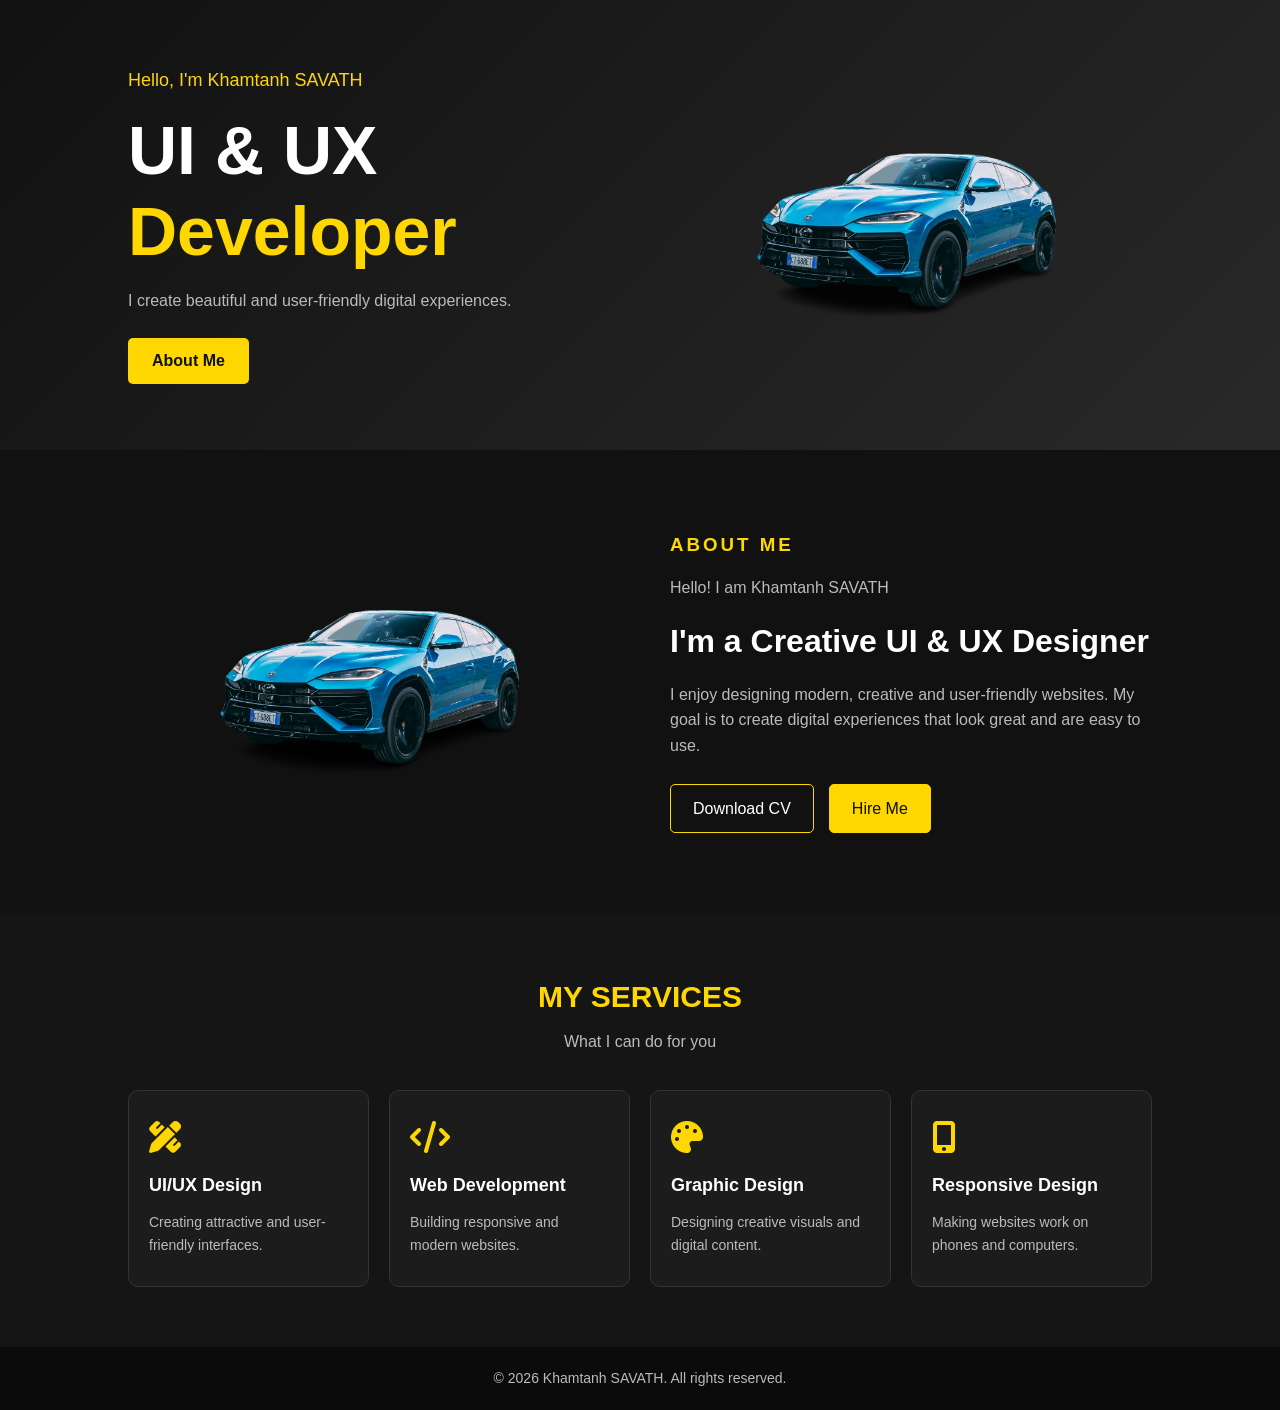
==== index.html @ a9616320 "ອະທ ິບາຍສ ິ ່ງທ ີ ່ປ ່ຽນ" ====
<!DOCTYPE html>
<html lang="en">
<head>
    <meta charset="UTF-8">
    <meta name="viewport" content="width=device-width, initial-scale=1.0">
    <title>My Portfolio</title>

    <link rel="stylesheet" href="portfolio.css">
    <link rel="stylesheet"
          href="https://cdnjs.cloudflare.com/ajax/libs/font-awesome/6.7.2/css/all.min.css">
</head>
<body>

    <div class="container">

        <!-- Hero section -->
        <section class="name_container">
            <div class="hero_text">
                <p>Hello, I'm Khamtanh SAVATH</p>
                <h1>UI & UX <br>
                    <span>Developer</span>
                </h1>
                <p class="hero_description">
                    I create beautiful and user-friendly digital experiences.
                </p>
                <a href="#about" class="hero_btn">About Me</a>
            </div>

            <div class="hero_image">
                <img
                    src="1-Lamborghini-Urus-SE-review-2024-removebg-preview.png"
                    alt="Portfolio hero image">
            </div>
        </section>

        <!-- About section -->
        <section class="about_container" id="about">

            <div class="about_left">
                <img
                    src="1-Lamborghini-Urus-SE-review-2024-removebg-preview.png"
                    alt="About me image">
            </div>

            <div class="about_right">
                <h3>ABOUT ME</h3>
                <p>Hello! I am Khamtanh SAVATH</p>
                <h2>I'm a Creative UI & UX Designer</h2>
                <p>
                    I enjoy designing modern, creative and user-friendly
                    websites. My goal is to create digital experiences
                    that look great and are easy to use.
                </p>

                <div class="btn-group">
                    <a href="#" class="btn">Download CV</a>
                    <a href="mailto:your-email@example.com"
                       class="btn btn_primary">Hire Me</a>
                </div>
            </div>

        </section>

        <!-- Services section -->
        <section class="service_container">

            <div class="service_top">
                <h2>MY SERVICES</h2>
                <p>What I can do for you</p>
            </div>

            <div class="service_bot">

                <div class="service-card">
                    <i class="fa-solid fa-pen-ruler"></i>
                    <h3>UI/UX Design</h3>
                    <p>Creating attractive and user-friendly interfaces.</p>
                </div>

                <div class="service-card">
                    <i class="fa-solid fa-code"></i>
                    <h3>Web Development</h3>
                    <p>Building responsive and modern websites.</p>
                </div>

                <div class="service-card">
                    <i class="fa-solid fa-palette"></i>
                    <h3>Graphic Design</h3>
                    <p>Designing creative visuals and digital content.</p>
                </div>

                <div class="service-card">
                    <i class="fa-solid fa-mobile-screen-button"></i>
                    <h3>Responsive Design</h3>
                    <p>Making websites work on phones and computers.</p>
                </div>

            </div>
        </section>

        <footer>
            <p>&copy; 2026 Khamtanh SAVATH. All rights reserved.</p>
        </footer>

    </div>

</body>
</html>
---- portfolio.css ----
/* General */
* {
    margin: 0;
    padding: 0;
    box-sizing: border-box;
}

html {
    scroll-behavior: smooth;
}

body {
    font-family: Arial, sans-serif;
    background: #111;
    color: #fff;
    line-height: 1.6;
}

.container {
    width: 100%;
    min-height: 100vh;
}

:root {
    --yellow: #ffd700;
    --dark: #111;
    --card: #1c1c1c;
    --gray: #bbb;
}

/* Hero */
.name_container {
    min-height: 450px;
    padding: 60px 10%;
    display: flex;
    align-items: center;
    justify-content: space-between;
    gap: 40px;
    background: linear-gradient(135deg, #111, #292929);
}

.hero_text {
    flex: 1;
}

.hero_text > p:first-child {
    color: var(--yellow);
    font-size: 18px;
}

.name_container h1 {
    font-size: clamp(40px, 6vw, 68px);
    line-height: 1.2;
    margin: 15px 0;
}

.name_container h1 span {
    color: var(--yellow);
}

.hero_description {
    color: var(--gray);
    margin-bottom: 25px;
}

.hero_image {
    flex: 1;
    display: flex;
    justify-content: center;
}

.hero_image img {
    display: block;
    width: 100%;
    max-width: 400px;
    height: auto;
    object-fit: contain;
}

.hero_btn {
    display: inline-block;
    padding: 10px 24px;
    background: var(--yellow);
    color: #111;
    text-decoration: none;
    border-radius: 5px;
    font-weight: bold;
    transition: 0.3s;
}

.hero_btn:hover {
    background: #fff;
    transform: translateY(-2px);
}

/* About */
.about_container {
    width: 100%;
    padding: 80px 10%;
    display: flex;
    align-items: center;
    justify-content: center;
    gap: 60px;
}

.about_left,
.about_right {
    flex: 1;
    min-width: 0;
}

.about_left {
    display: flex;
    justify-content: center;
    align-items: center;
}

.about_left img {
    width: 100%;
    max-width: 400px;
    max-height: 350px;
    object-fit: contain;
    border-radius: 10px;
}

.about_right h3 {
    color: var(--yellow);
    letter-spacing: 3px;
    margin-bottom: 15px;
}

.about_right h2 {
    font-size: clamp(24px, 3vw, 32px);
    margin: 10px 0 15px;
}

.about_right p {
    color: var(--gray);
    margin-bottom: 15px;
}

.btn-group {
    display: flex;
    flex-wrap: wrap;
    gap: 15px;
    margin-top: 25px;
}

.btn {
    display: inline-block;
    padding: 11px 22px;
    border: 1px solid var(--yellow);
    border-radius: 5px;
    color: white;
    background: transparent;
    text-decoration: none;
    transition: 0.3s;
}

.btn:hover,
.btn_primary {
    background: var(--yellow);
    color: #111;
}

.btn_primary:hover {
    background: #fff;
    border-color: #fff;
}

/* Services */
.service_container {
    padding: 60px 10%;
    background: #151515;
}

.service_top {
    text-align: center;
    margin-bottom: 35px;
}

.service_top h2 {
    color: var(--yellow);
    font-size: 30px;
    margin-bottom: 8px;
}

.service_top p {
    color: var(--gray);
}

.service_bot {
    display: grid;
    grid-template-columns: repeat(4, minmax(0, 1fr));
    gap: 20px;
}

.service-card {
    padding: 30px 20px;
    background: var(--card);
    border: 1px solid #333;
    border-radius: 10px;
    transition: 0.3s ease;
}

.service-card:hover {
    transform: translateY(-10px);
    border-color: var(--yellow);
}

.service-card i {
    display: inline-block;
    color: var(--yellow);
    font-size: 32px;
    margin-bottom: 18px;
}

.service-card h3 {
    font-size: 18px;
    margin-bottom: 12px;
}

.service-card p {
    color: var(--gray);
    font-size: 14px;
}

/* Footer */
footer {
    padding: 20px;
    text-align: center;
    color: var(--gray);
    background: #0b0b0b;
    font-size: 14px;
}

/* Tablet */
@media (max-width: 900px) {
    .name_container,
    .about_container {
        padding-left: 6%;
        padding-right: 6%;
    }

    .service_container {
        padding: 50px 6%;
    }

    .service_bot {
        grid-template-columns: repeat(2, minmax(0, 1fr));
    }

    .about_container {
        gap: 30px;
    }
}

/* Mobile */
@media (max-width: 600px) {
    .name_container {
        flex-direction: column;
        text-align: center;
        padding: 50px 20px;
        gap: 25px;
    }

    .hero_image img {
        max-width: 280px;
    }

    .about_container {
        flex-direction: column;
        padding: 50px 25px;
        gap: 30px;
    }

    .about_left,
    .about_right {
        width: 100%;
        flex: auto;
    }

    .about_left img {
        max-height: 260px;
    }

    .about_right {
        text-align: center;
    }

    .btn-group {
        justify-content: center;
    }

    .service_container {
        padding: 45px 20px;
    }

    .service_bot {
        grid-template-columns: 1fr;
        gap: 15px;
    }
}
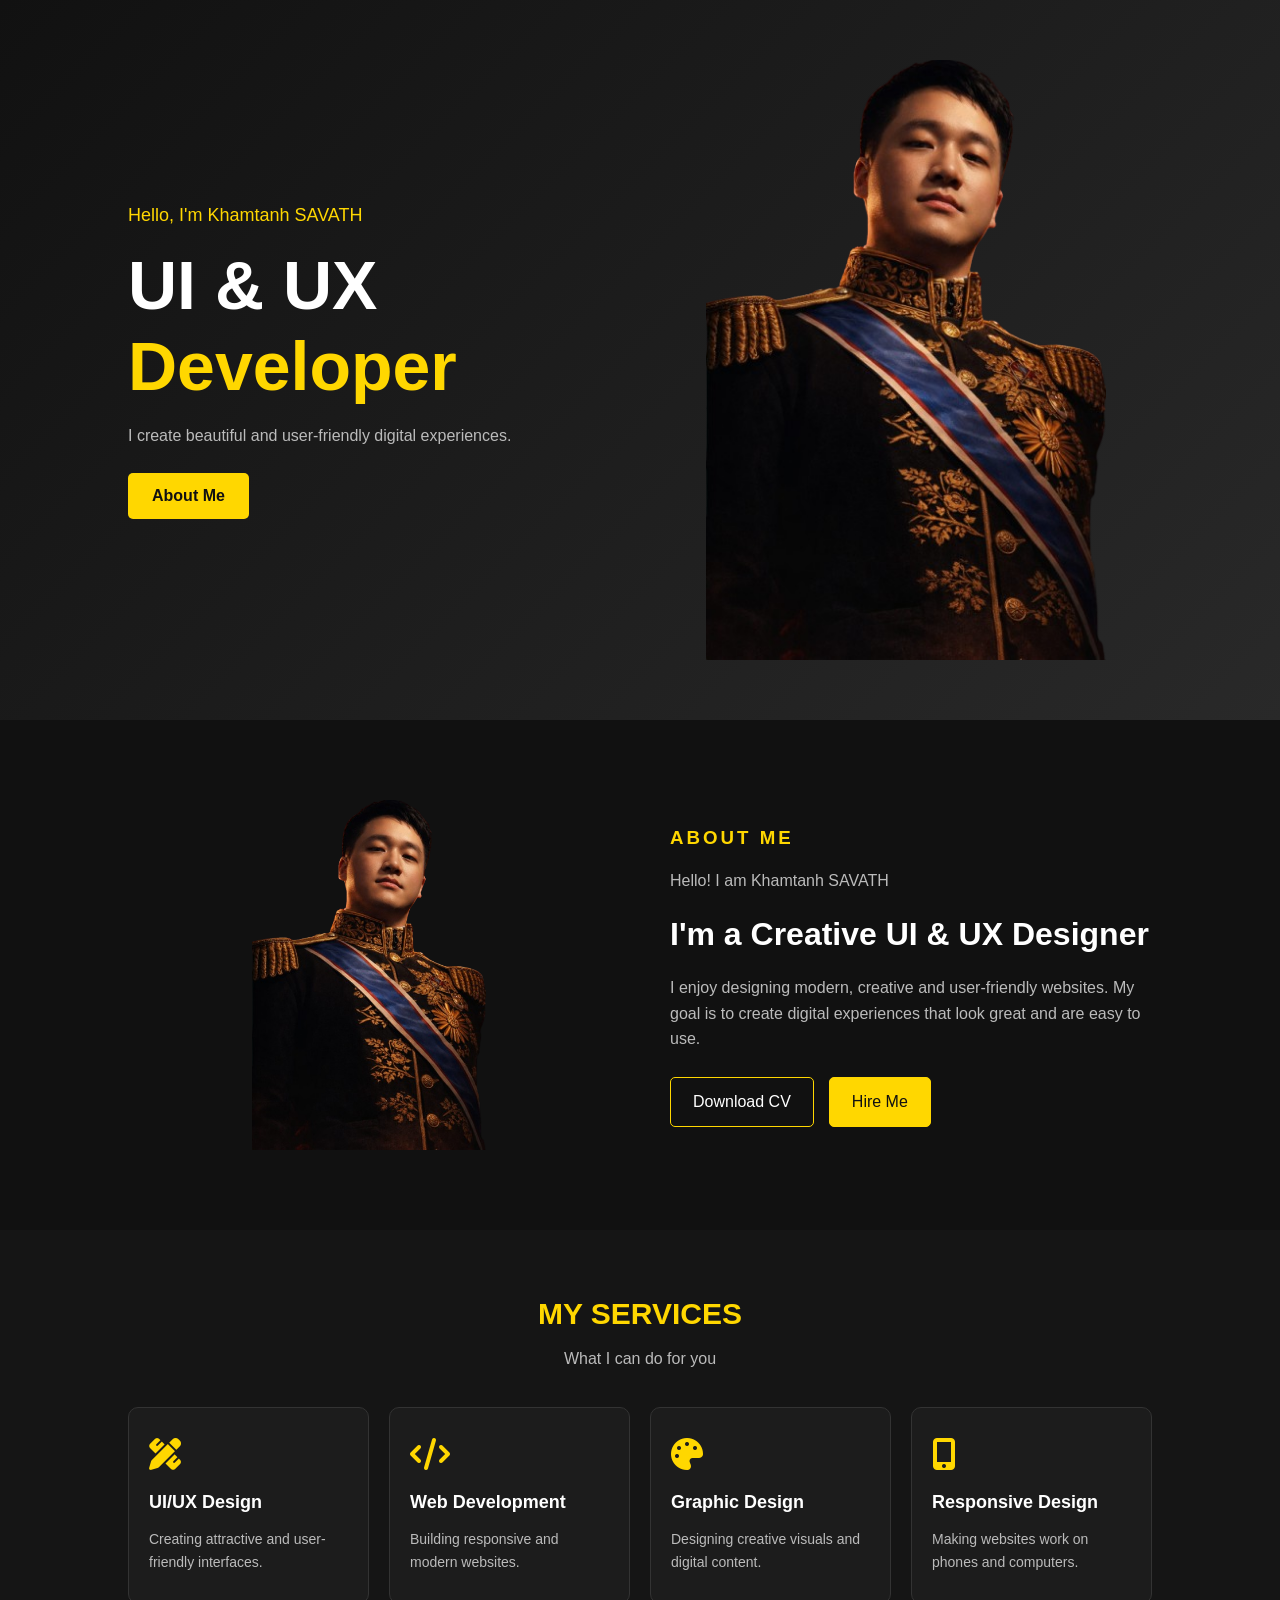
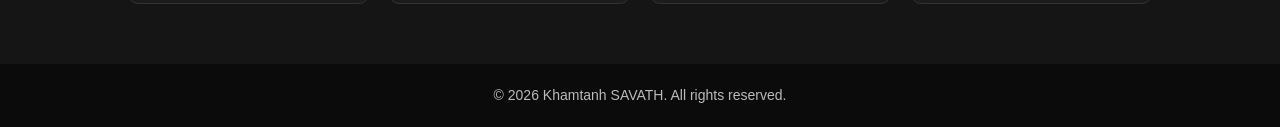
==== commit d4ccb413: "ອະທ ິບາຍສ ິ ່ງທ ີ ່ປ ່ຽນ" ====
--- a/index.html
+++ b/index.html
@@ -29,7 +29,7 @@
 
             <div class="hero_image">
                 <img
-                    src="1-Lamborghini-Urus-SE-review-2024-removebg-preview.png"
+                    src="f285e1a4-c6d3-4884-9664-d925d9653f45-removebg-preview.png"
                     alt="Portfolio hero image">
             </div>
         </section>
@@ -39,7 +39,7 @@
 
             <div class="about_left">
                 <img
-                    src="1-Lamborghini-Urus-SE-review-2024-removebg-preview.png"
+                    src="f285e1a4-c6d3-4884-9664-d925d9653f45-removebg-preview.png"
                     alt="About me image">
             </div>
 
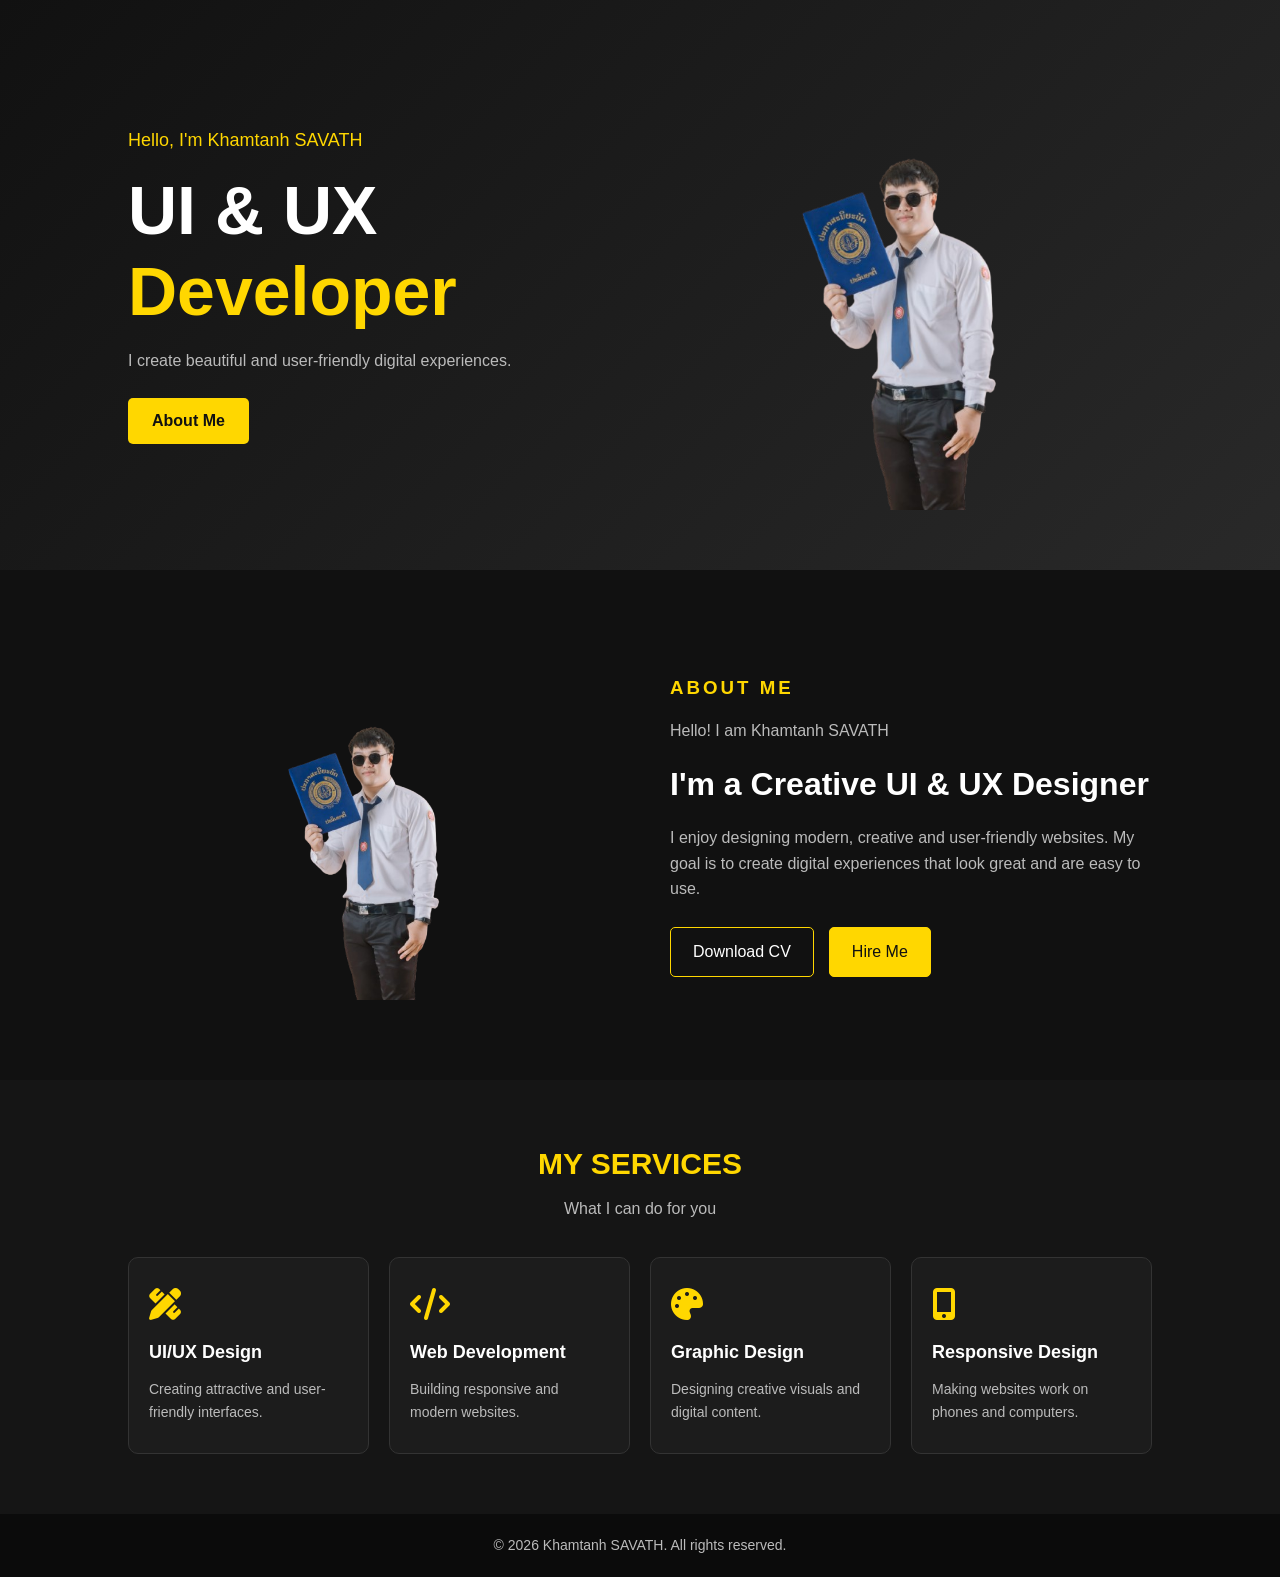
==== commit 909caa1a: "mai" ====
--- a/index.html
+++ b/index.html
@@ -29,7 +29,7 @@
 
             <div class="hero_image">
                 <img
-                    src="f285e1a4-c6d3-4884-9664-d925d9653f45-removebg-preview.png"
+                    src="a38051de-a67e-4a4d-b306-5e5a7adc5df0-removebg-preview.png"
                     alt="Portfolio hero image">
             </div>
         </section>
@@ -39,7 +39,7 @@
 
             <div class="about_left">
                 <img
-                    src="f285e1a4-c6d3-4884-9664-d925d9653f45-removebg-preview.png"
+                    src="a38051de-a67e-4a4d-b306-5e5a7adc5df0-removebg-preview.png"
                     alt="About me image">
             </div>
 
--- a/portfolio.css
+++ b/portfolio.css
@@ -73,7 +73,7 @@
 .hero_image img {
     display: block;
     width: 100%;
-    max-width: 400px;
+    max-width: 300px;
     height: auto;
     object-fit: contain;
 }
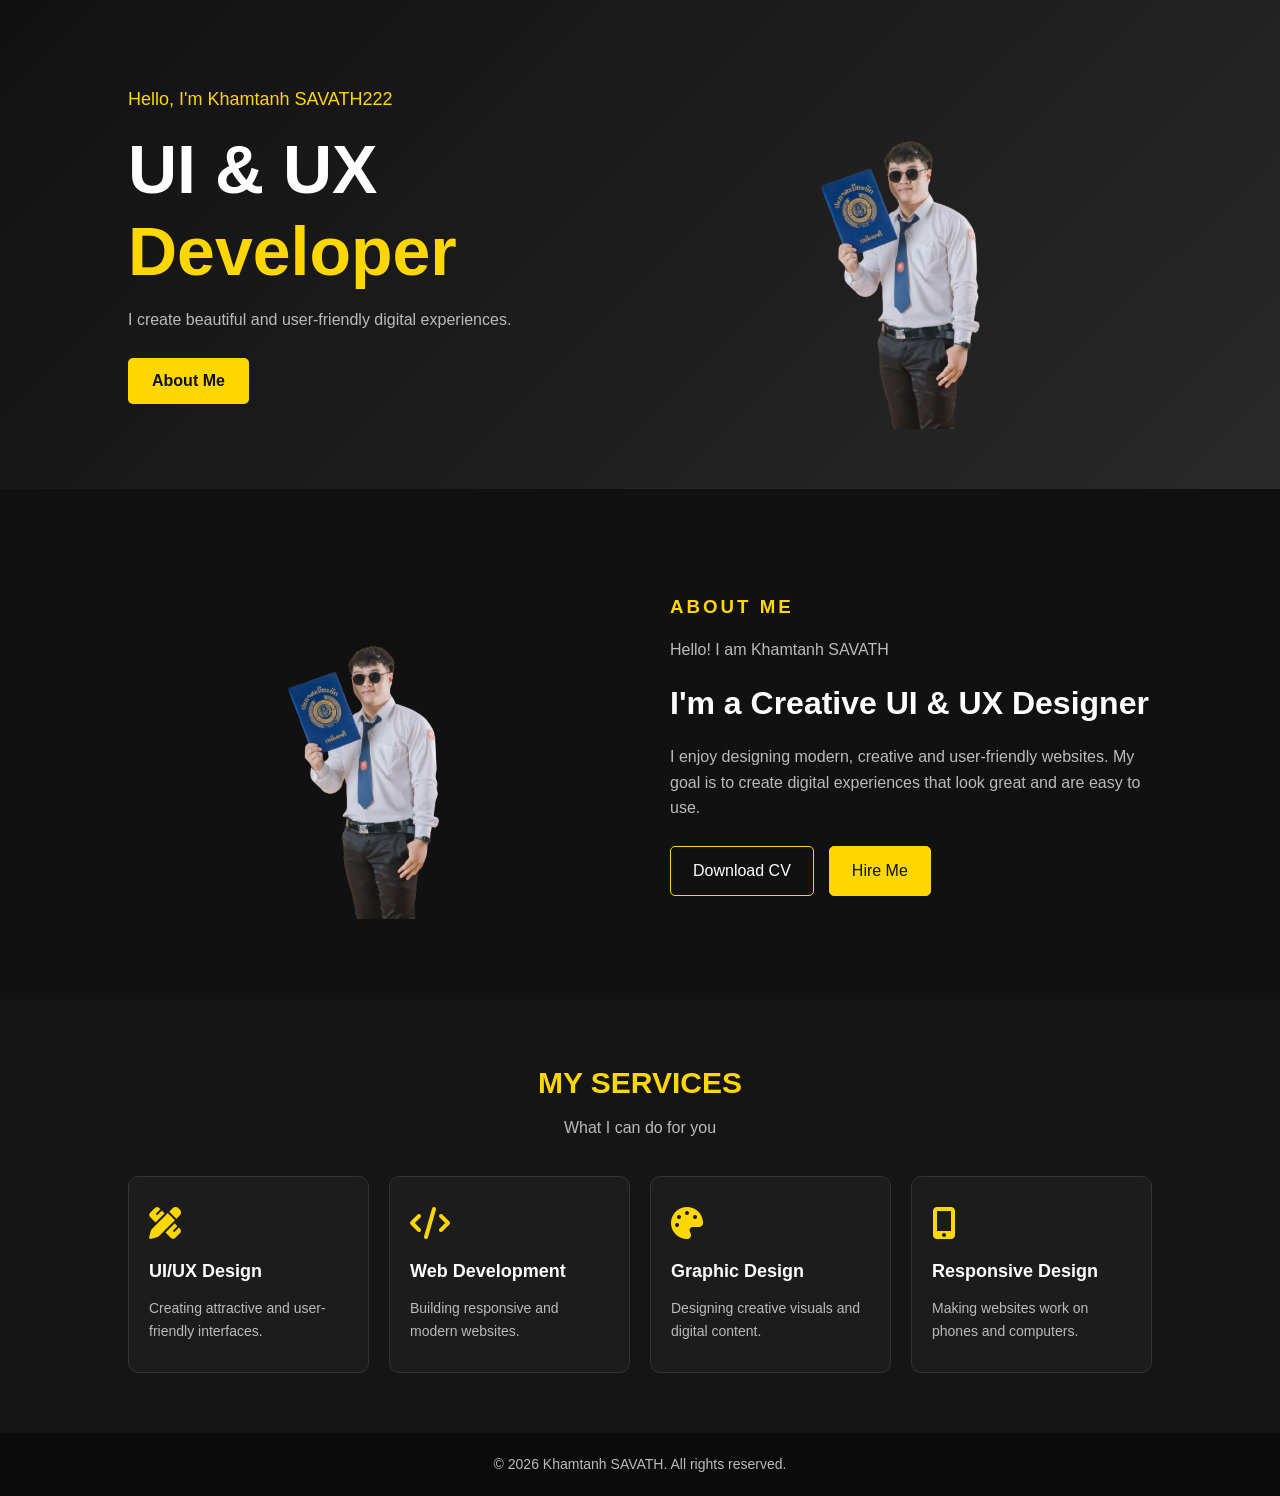
==== commit 7c806004: "update project" ====
--- a/index.html
+++ b/index.html
@@ -17,7 +17,7 @@
         <!-- Hero section -->
         <section class="name_container">
             <div class="hero_text">
-                <p>Hello, I'm Khamtanh SAVATH</p>
+                <p>Hello, I'm Khamtanh SAVATH222</p>
                 <h1>UI & UX <br>
                     <span>Developer</span>
                 </h1>
--- a/portfolio.css
+++ b/portfolio.css
@@ -72,7 +72,7 @@
 
 .hero_image img {
     display: block;
-    width: 100%;
+    width: 50%;
     max-width: 300px;
     height: auto;
     object-fit: contain;
